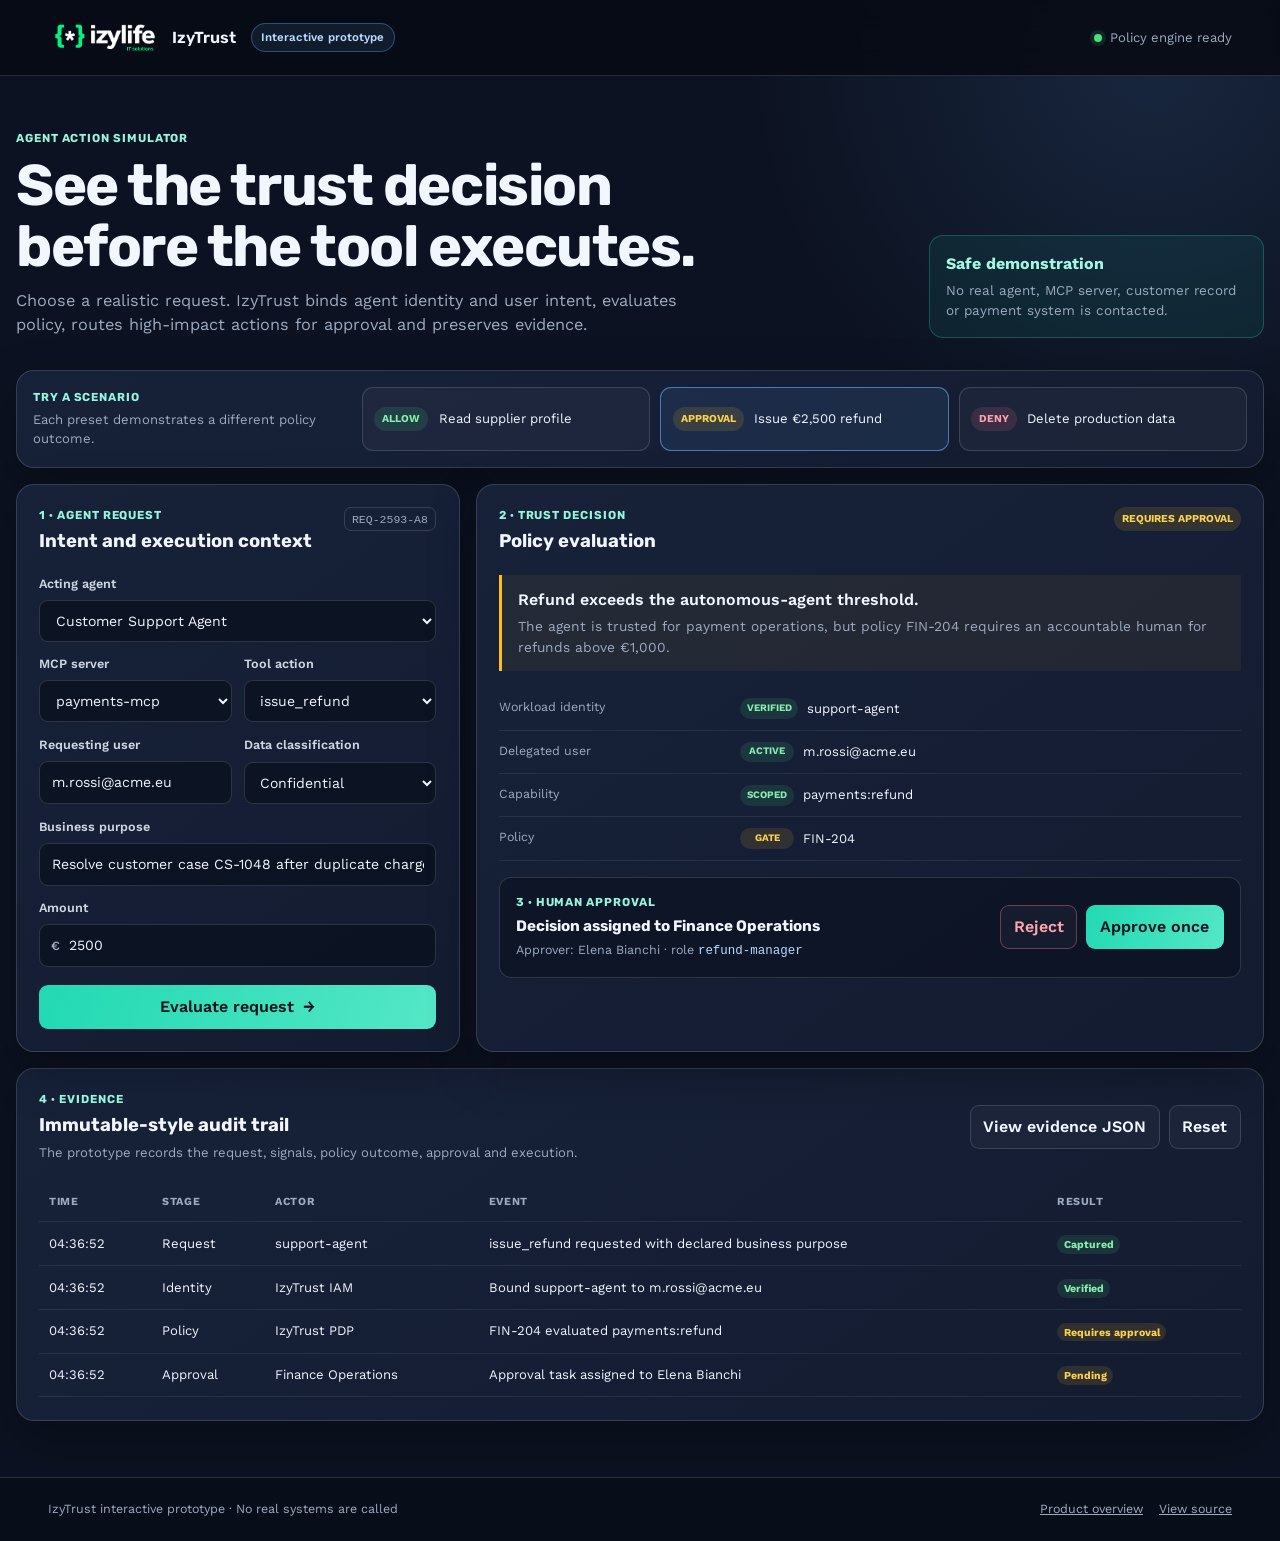
==== docs/demo/index.html @ 6f6170b8 "Add interactive IzyTrust policy demo" ====
<!doctype html>
<html lang="en">
<head>
  <meta charset="UTF-8" />
  <meta name="viewport" content="width=device-width, initial-scale=1" />
  <title>IzyTrust Control Console | Interactive prototype</title>
  <meta name="description" content="Evaluate an AI agent request, apply policy, require human approval and inspect audit evidence." />
  <meta name="robots" content="noindex,follow" />
  <meta name="theme-color" content="#0c1221" />
  <link rel="icon" href="../favicon.ico" sizes="any" />
  <link rel="preconnect" href="https://fonts.googleapis.com" />
  <link rel="preconnect" href="https://fonts.gstatic.com" crossorigin />
  <link href="https://fonts.googleapis.com/css2?family=Rubik:wght@400;500;600;700&family=Work+Sans:wght@400;500;600&display=swap" rel="stylesheet" />
  <link rel="stylesheet" href="./demo.css" />
</head>
<body>
  <a class="skip-link" href="#workspace">Skip to the simulator</a>
  <header class="app-header">
    <div class="header-brand">
      <a href="../" aria-label="Back to IzyTrust landing page"><img src="../assets/izylife-logo.png" alt="Izylife Solutions" width="2501" height="834" /><span>IzyTrust</span></a>
      <span class="prototype-badge">Interactive prototype</span>
    </div>
    <div class="header-status"><span class="status-dot" aria-hidden="true"></span>Policy engine ready</div>
  </header>
  <main>
    <section class="intro">
      <div><p class="eyebrow">Agent action simulator</p><h1>See the trust decision before the tool executes.</h1><p>Choose a realistic request. IzyTrust binds agent identity and user intent, evaluates policy, routes high-impact actions for approval and preserves evidence.</p></div>
      <aside class="simulation-notice"><strong>Safe demonstration</strong><p>No real agent, MCP server, customer record or payment system is contacted.</p></aside>
    </section>
    <section class="scenario-bar" aria-labelledby="scenario-title">
      <div><p class="section-label" id="scenario-title">Try a scenario</p><p class="section-help">Each preset demonstrates a different policy outcome.</p></div>
      <div class="scenario-buttons">
        <button type="button" class="scenario-button" data-scenario="allow"><span class="scenario-outcome outcome-allow">Allow</span>Read supplier profile</button>
        <button type="button" class="scenario-button is-active" data-scenario="approval"><span class="scenario-outcome outcome-approval">Approval</span>Issue €2,500 refund</button>
        <button type="button" class="scenario-button" data-scenario="deny"><span class="scenario-outcome outcome-deny">Deny</span>Delete production data</button>
      </div>
    </section>
    <section class="workspace" id="workspace">
      <form class="request-panel panel" id="request-form">
        <div class="panel-heading"><div><p class="section-label">1 · Agent request</p><h2>Intent and execution context</h2></div><span class="request-id" id="request-id">REQ-2500-A7</span></div>
        <label>Acting agent<select id="agent"><option value="support-agent">Customer Support Agent</option><option value="procurement-agent">Procurement Agent</option><option value="operations-agent">Platform Operations Agent</option></select></label>
        <div class="field-grid">
          <label>MCP server<select id="server"><option value="payments-mcp">payments-mcp</option><option value="erp-mcp">erp-mcp</option><option value="production-db-mcp">production-db-mcp</option></select></label>
          <label>Tool action<select id="action"><option value="issue_refund">issue_refund</option><option value="read_supplier">read_supplier</option><option value="delete_records">delete_records</option></select></label>
        </div>
        <div class="field-grid">
          <label>Requesting user<input id="user" value="m.rossi@acme.eu" /></label>
          <label>Data classification<select id="classification"><option value="internal">Internal</option><option value="confidential" selected>Confidential</option><option value="restricted">Restricted</option></select></label>
        </div>
        <label>Business purpose<input id="purpose" value="Resolve customer case CS-1048 after duplicate charge" /></label>
        <label id="amount-field">Amount<span class="input-prefix"><span aria-hidden="true">€</span><input id="amount" type="number" min="0" step="50" value="2500" /></span></label>
        <button class="primary-button" type="submit">Evaluate request <span aria-hidden="true">→</span></button>
      </form>
      <section class="decision-panel panel" aria-live="polite">
        <div class="panel-heading"><div><p class="section-label">2 · Trust decision</p><h2>Policy evaluation</h2></div><span class="decision-badge decision-approval" id="decision-badge">Requires approval</span></div>
        <div class="decision-summary"><p class="decision-title" id="decision-title">Refund exceeds the autonomous-agent threshold.</p><p id="decision-description">The agent is trusted for payment operations, but policy FIN-204 requires an accountable human for refunds above €1,000.</p></div>
        <dl class="signal-list">
          <div><dt>Workload identity</dt><dd><span class="signal-ok">Verified</span><span id="identity-signal">support-agent</span></dd></div>
          <div><dt>Delegated user</dt><dd><span class="signal-ok">Active</span><span id="user-signal">m.rossi@acme.eu</span></dd></div>
          <div><dt>Capability</dt><dd><span class="signal-ok">Scoped</span><span id="capability-signal">payments:refund</span></dd></div>
          <div><dt>Policy</dt><dd><span class="signal-warn" id="policy-state">Gate</span><span id="policy-signal">FIN-204</span></dd></div>
        </dl>
        <div class="approval-box" id="approval-box">
          <div><p class="section-label">3 · Human approval</p><h3>Decision assigned to Finance Operations</h3><p>Approver: Elena Bianchi · role <code>refund-manager</code></p></div>
          <div class="approval-actions"><button type="button" class="secondary-button danger-button" id="reject-button">Reject</button><button type="button" class="primary-button" id="approve-button">Approve once</button></div>
        </div>
        <div class="execution-box is-hidden" id="execution-box"><p class="section-label">3 · Tool execution</p><h3 id="execution-title">Simulated tool call completed</h3><pre id="execution-result"></pre></div>
      </section>
    </section>
    <section class="evidence-panel panel">
      <div class="panel-heading evidence-heading">
        <div><p class="section-label">4 · Evidence</p><h2>Immutable-style audit trail</h2><p class="section-help">The prototype records the request, signals, policy outcome, approval and execution.</p></div>
        <div class="evidence-actions"><button type="button" class="secondary-button" id="show-evidence-button">View evidence JSON</button><button type="button" class="secondary-button" id="reset-button">Reset</button></div>
      </div>
      <div class="audit-table-wrap"><table><thead><tr><th>Time</th><th>Stage</th><th>Actor</th><th>Event</th><th>Result</th></tr></thead><tbody id="audit-body"></tbody></table></div>
      <div class="evidence-json is-hidden" id="evidence-json"><div><strong>Decision evidence</strong><button type="button" class="text-button" id="copy-button">Copy JSON</button></div><pre id="evidence-output"></pre></div>
    </section>
  </main>
  <footer><p>IzyTrust interactive prototype · No real systems are called</p><div><a href="../">Product overview</a><a href="https://github.com/gcassata74/izytrust">View source</a></div></footer>
  <script src="./demo.js"></script>
</body>
</html>
---- docs/demo/demo.css ----
:root{--bg:#0c1221;--surface:#17223a;--line:rgba(255,255,255,.14);--text:#f2f6ff;--muted:#9daac0;--primary:#21d9b3;--accent:#66adff;--allow:#4ade80;--approval:#fbbf24;--deny:#fb7185;--ink:#08131d;--shadow:0 18px 48px rgba(0,0,0,.28)}
*{box-sizing:border-box;margin:0;padding:0}html{scroll-behavior:smooth}body{min-width:320px;background:radial-gradient(circle at 90% 4%,rgba(102,173,255,.13),transparent 25rem),var(--bg);color:var(--text);font-family:"Work Sans","Segoe UI",sans-serif;line-height:1.5}button,input,select{font:inherit}button,select{cursor:pointer}a{color:inherit}.skip-link{position:fixed;top:8px;left:8px;z-index:200;transform:translateY(-150%);border-radius:8px;background:var(--text);color:var(--ink);padding:.65rem .9rem}.skip-link:focus{transform:none}
.app-header{min-height:76px;display:flex;align-items:center;justify-content:space-between;gap:1rem;border-bottom:1px solid var(--line);background:rgba(7,11,20,.88);padding:.8rem clamp(1rem,4vw,3rem);backdrop-filter:blur(14px)}.header-brand,.header-brand a,.header-status{display:flex;align-items:center}.header-brand{gap:.9rem}.header-brand a{gap:.65rem;text-decoration:none}.header-brand img{width:auto;height:38px}.header-brand a span,h1,h2,h3{font-family:"Rubik",sans-serif}.header-brand a span{font-weight:600}.prototype-badge{border:1px solid rgba(102,173,255,.35);border-radius:999px;background:rgba(102,173,255,.1);color:#b8d8ff;padding:.28rem .6rem;font-size:.72rem;font-weight:600}.header-status{gap:.5rem;color:var(--muted);font-size:.82rem}.status-dot{width:8px;height:8px;border-radius:50%;background:var(--allow);box-shadow:0 0 0 4px rgba(74,222,128,.12)}
main{width:min(1440px,calc(100% - 2rem));margin:auto;padding:2.2rem 0 3.5rem}.intro{display:grid;grid-template-columns:minmax(0,1fr) minmax(280px,.38fr);gap:2rem;align-items:end;padding:1.2rem 0 2rem}.eyebrow,.section-label{color:#95f5dd;font-family:"Rubik",sans-serif;font-size:.72rem;font-weight:700;letter-spacing:.08em;text-transform:uppercase}h1{max-width:18ch;margin:.45rem 0 .75rem;font-size:clamp(2rem,4.5vw,3.7rem);line-height:1.06;letter-spacing:-.025em}.intro>div>p:last-child{max-width:70ch;color:var(--muted);font-size:1.02rem}.simulation-notice{border:1px solid rgba(33,217,179,.28);border-radius:14px;background:rgba(33,217,179,.08);padding:1rem}.simulation-notice strong{color:#a4f7e3}.simulation-notice p{margin-top:.3rem;color:var(--muted);font-size:.84rem}
.scenario-bar,.panel{border:1px solid var(--line);border-radius:18px;background:linear-gradient(145deg,rgba(23,34,58,.98),rgba(20,28,49,.98));box-shadow:var(--shadow)}.scenario-bar{display:grid;grid-template-columns:minmax(200px,.35fr) 1fr;gap:1.2rem;align-items:center;margin-bottom:1rem;padding:1rem}.section-help{margin-top:.22rem;color:var(--muted);font-size:.82rem}.scenario-buttons{display:grid;grid-template-columns:repeat(3,minmax(0,1fr));gap:.65rem}.scenario-button{min-height:64px;display:flex;align-items:center;gap:.65rem;border:1px solid var(--line);border-radius:11px;background:rgba(255,255,255,.035);color:var(--text);padding:.7rem;font-size:.82rem;text-align:left}.scenario-button:hover,.scenario-button:focus-visible,.scenario-button.is-active{border-color:rgba(102,173,255,.6);background:rgba(102,173,255,.1)}.scenario-outcome,.decision-badge{flex:0 0 auto;border-radius:999px;padding:.24rem .5rem;font-size:.66rem;font-weight:700;text-transform:uppercase}.outcome-allow,.decision-allow{background:rgba(74,222,128,.13);color:#86efac}.outcome-approval,.decision-approval{background:rgba(251,191,36,.13);color:#fcd34d}.outcome-deny,.decision-deny{background:rgba(251,113,133,.13);color:#fda4af}
.workspace{display:grid;grid-template-columns:minmax(360px,.72fr) minmax(440px,1.28fr);gap:1rem}.panel{padding:clamp(1rem,2vw,1.4rem)}.panel-heading{display:flex;align-items:flex-start;justify-content:space-between;gap:1rem;margin-bottom:1.2rem}.panel-heading h2{margin-top:.22rem;font-size:1.15rem}.request-id{border:1px solid var(--line);border-radius:7px;color:var(--muted);padding:.28rem .45rem;font: .72rem ui-monospace,monospace}label{display:grid;gap:.38rem;margin-bottom:.85rem;color:#cdd5e2;font-size:.79rem;font-weight:600}.field-grid{display:grid;grid-template-columns:repeat(2,minmax(0,1fr));gap:.75rem}input,select{width:100%;min-height:42px;border:1px solid var(--line);border-radius:9px;outline:0;background:rgba(7,13,25,.62);color:var(--text);padding:.62rem .72rem;font-size:.88rem;font-weight:400}input:focus,select:focus{border-color:var(--accent);box-shadow:0 0 0 3px rgba(102,173,255,.12)}.input-prefix{position:relative;display:block}.input-prefix>span{position:absolute;top:50%;left:.75rem;z-index:1;transform:translateY(-50%);color:var(--muted)}.input-prefix input{padding-left:1.8rem}
.primary-button,.secondary-button,.text-button{border:0;border-radius:9px;font-weight:600}.primary-button{min-height:42px;display:inline-flex;align-items:center;justify-content:center;gap:.55rem;background:linear-gradient(110deg,var(--primary),#54e7c6);color:var(--ink);padding:.62rem .9rem}.request-panel>.primary-button{width:100%;margin-top:.25rem}.secondary-button{border:1px solid var(--line);background:rgba(255,255,255,.035);color:var(--text);padding:.58rem .78rem}.danger-button{border-color:rgba(251,113,133,.4);color:#fda4af}.decision-summary{border-left:3px solid var(--approval);background:rgba(251,191,36,.06);padding:.85rem 1rem}.decision-panel[data-decision="allow"] .decision-summary{border-color:var(--allow);background:rgba(74,222,128,.06)}.decision-panel[data-decision="deny"] .decision-summary{border-color:var(--deny);background:rgba(251,113,133,.06)}.decision-title{margin-bottom:.25rem;font-weight:600}.decision-summary p:last-child{color:var(--muted);font-size:.86rem}
.signal-list{display:grid;margin:1rem 0}.signal-list>div{display:grid;grid-template-columns:minmax(130px,.45fr) 1fr;gap:1rem;border-bottom:1px solid rgba(255,255,255,.08);padding:.68rem 0}.signal-list dt{color:var(--muted);font-size:.78rem}.signal-list dd{display:flex;align-items:center;gap:.55rem;font-size:.82rem}.signal-ok,.signal-warn,.signal-deny{min-width:54px;border-radius:999px;padding:.18rem .4rem;font-size:.62rem;font-weight:700;text-align:center;text-transform:uppercase}.signal-ok{background:rgba(74,222,128,.12);color:#86efac}.signal-warn{background:rgba(251,191,36,.12);color:#fcd34d}.signal-deny{background:rgba(251,113,133,.12);color:#fda4af}.approval-box,.execution-box{border:1px solid var(--line);border-radius:12px;background:rgba(7,13,25,.46);padding:1rem}.approval-box{display:flex;align-items:center;justify-content:space-between;gap:1rem}.approval-box h3,.execution-box h3{margin:.22rem 0;font-size:.95rem}.approval-box p:last-child{color:var(--muted);font-size:.78rem}code{color:#b8d8ff}.approval-actions,.evidence-actions{display:flex;flex-wrap:wrap;gap:.55rem}.execution-box pre{overflow:auto;margin-top:.75rem;border-radius:8px;background:#080e19;color:#b8d8ff;padding:.8rem;font-size:.77rem}
.evidence-panel{margin-top:1rem}.evidence-heading{align-items:center}.audit-table-wrap{overflow-x:auto}table{width:100%;border-collapse:collapse;font-size:.82rem}th,td{border-bottom:1px solid rgba(255,255,255,.08);padding:.72rem .6rem;text-align:left}th{color:var(--muted);font-size:.68rem;letter-spacing:.06em;text-transform:uppercase}td:first-child,td:last-child{white-space:nowrap}.audit-result{border-radius:999px;padding:.18rem .42rem;font-size:.66rem;font-weight:700}.result-success{background:rgba(74,222,128,.12);color:#86efac}.result-pending{background:rgba(251,191,36,.12);color:#fcd34d}.result-denied{background:rgba(251,113,133,.12);color:#fda4af}.evidence-json{margin-top:1rem;border:1px solid var(--line);border-radius:10px;background:#080e19}.evidence-json>div{display:flex;align-items:center;justify-content:space-between;border-bottom:1px solid var(--line);padding:.65rem .8rem}.text-button{background:transparent;color:var(--accent);padding:.3rem}.evidence-json pre{max-height:320px;overflow:auto;padding:1rem;color:#b8d8ff;font-size:.76rem;line-height:1.55}.is-hidden{display:none}
footer{display:flex;align-items:center;justify-content:space-between;flex-wrap:wrap;gap:1rem;border-top:1px solid var(--line);background:#080e19;color:var(--muted);padding:1.4rem clamp(1rem,4vw,3rem);font-size:.78rem}footer div{display:flex;gap:1rem}footer a:hover,footer a:focus-visible{color:var(--primary)}:focus-visible{outline:3px solid rgba(33,217,179,.7);outline-offset:3px}@media(max-width:980px){.intro,.scenario-bar,.workspace{grid-template-columns:1fr}.scenario-buttons{grid-template-columns:repeat(3,minmax(180px,1fr));overflow-x:auto}}@media(max-width:680px){.prototype-badge,.header-status{display:none}main{width:min(100% - 1rem,1440px);padding-top:1rem}.field-grid,.scenario-buttons{grid-template-columns:1fr}.scenario-buttons{overflow:visible}.panel-heading,.approval-box,.evidence-heading{align-items:stretch;flex-direction:column}.approval-actions,.approval-actions button,.evidence-actions,.evidence-actions button{width:100%}.signal-list>div{grid-template-columns:1fr;gap:.3rem}}@media(prefers-reduced-motion:reduce){html{scroll-behavior:auto}}
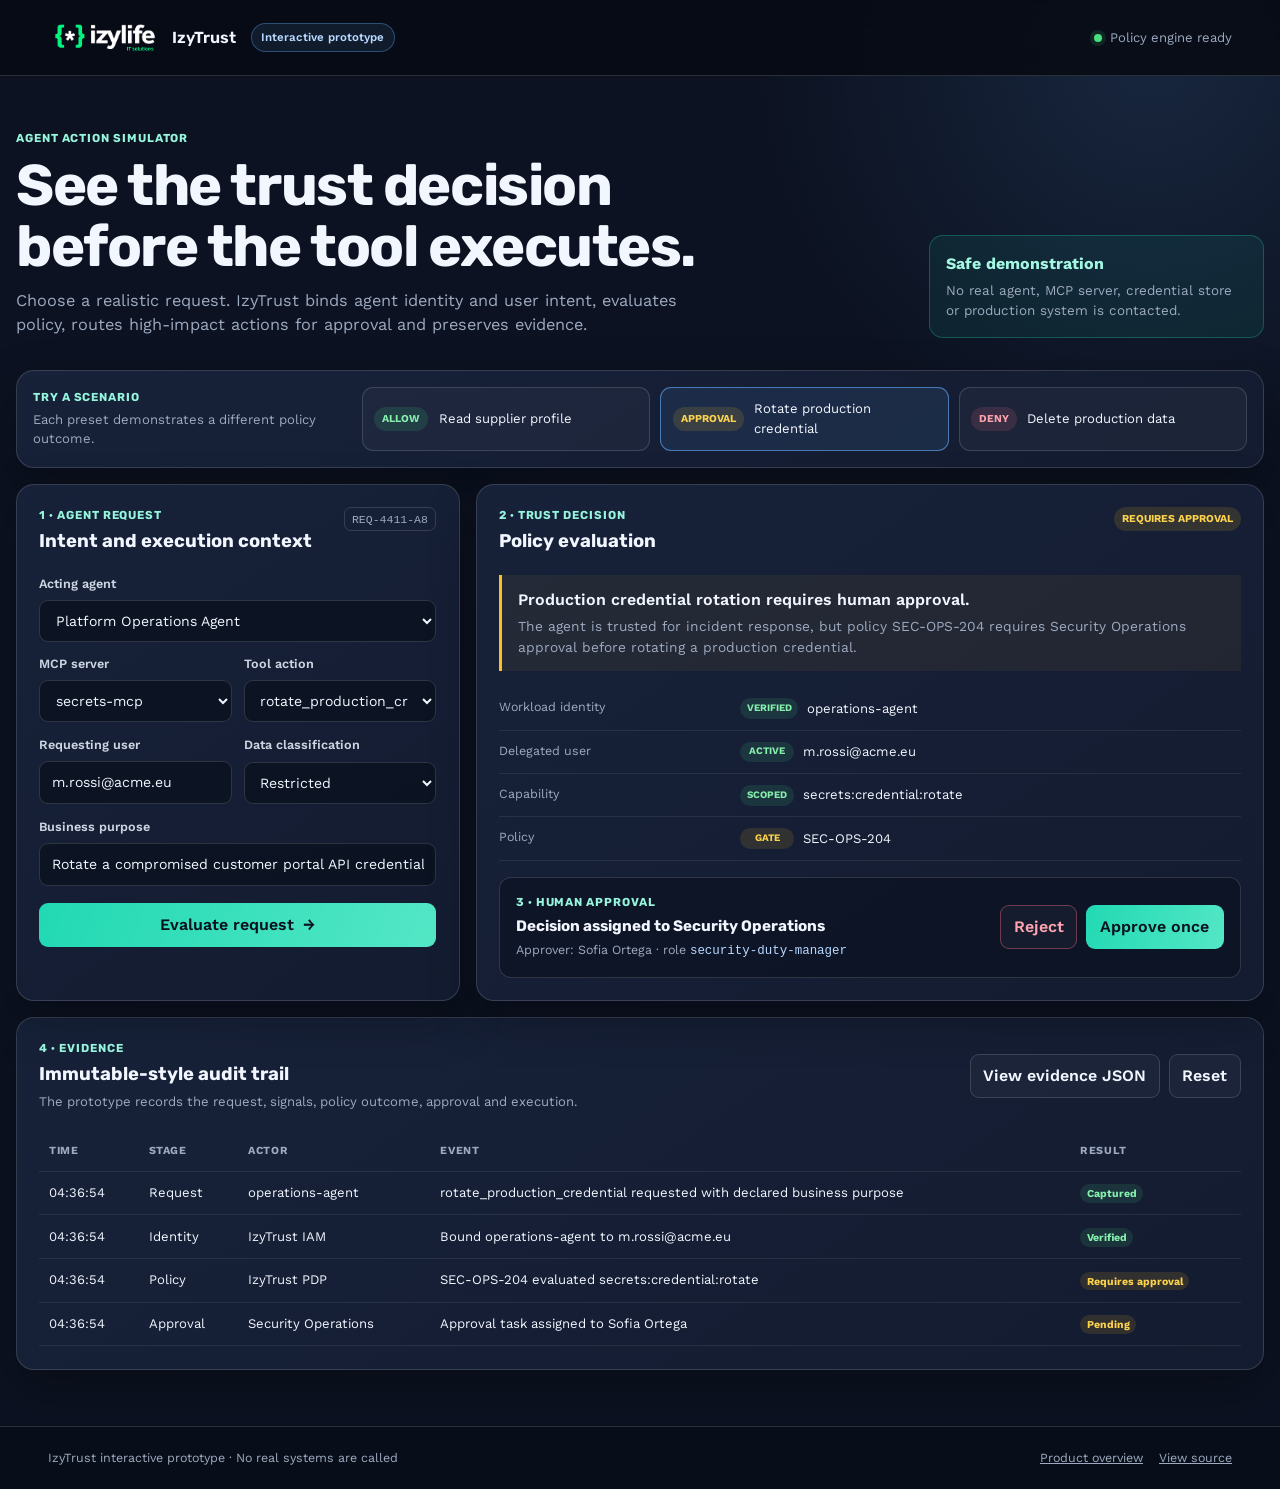
==== commit c9f917a5: "Replace refund demo with credential rotation" ====
--- a/docs/demo/index.html
+++ b/docs/demo/index.html
@@ -25,43 +25,42 @@
   <main>
     <section class="intro">
       <div><p class="eyebrow">Agent action simulator</p><h1>See the trust decision before the tool executes.</h1><p>Choose a realistic request. IzyTrust binds agent identity and user intent, evaluates policy, routes high-impact actions for approval and preserves evidence.</p></div>
-      <aside class="simulation-notice"><strong>Safe demonstration</strong><p>No real agent, MCP server, customer record or payment system is contacted.</p></aside>
+      <aside class="simulation-notice"><strong>Safe demonstration</strong><p>No real agent, MCP server, credential store or production system is contacted.</p></aside>
     </section>
     <section class="scenario-bar" aria-labelledby="scenario-title">
       <div><p class="section-label" id="scenario-title">Try a scenario</p><p class="section-help">Each preset demonstrates a different policy outcome.</p></div>
       <div class="scenario-buttons">
         <button type="button" class="scenario-button" data-scenario="allow"><span class="scenario-outcome outcome-allow">Allow</span>Read supplier profile</button>
-        <button type="button" class="scenario-button is-active" data-scenario="approval"><span class="scenario-outcome outcome-approval">Approval</span>Issue €2,500 refund</button>
+        <button type="button" class="scenario-button is-active" data-scenario="approval"><span class="scenario-outcome outcome-approval">Approval</span>Rotate production credential</button>
         <button type="button" class="scenario-button" data-scenario="deny"><span class="scenario-outcome outcome-deny">Deny</span>Delete production data</button>
       </div>
     </section>
     <section class="workspace" id="workspace">
       <form class="request-panel panel" id="request-form">
         <div class="panel-heading"><div><p class="section-label">1 · Agent request</p><h2>Intent and execution context</h2></div><span class="request-id" id="request-id">REQ-2500-A7</span></div>
-        <label>Acting agent<select id="agent"><option value="support-agent">Customer Support Agent</option><option value="procurement-agent">Procurement Agent</option><option value="operations-agent">Platform Operations Agent</option></select></label>
+        <label>Acting agent<select id="agent"><option value="operations-agent">Platform Operations Agent</option><option value="procurement-agent">Procurement Agent</option><option value="security-agent">Security Response Agent</option></select></label>
         <div class="field-grid">
-          <label>MCP server<select id="server"><option value="payments-mcp">payments-mcp</option><option value="erp-mcp">erp-mcp</option><option value="production-db-mcp">production-db-mcp</option></select></label>
-          <label>Tool action<select id="action"><option value="issue_refund">issue_refund</option><option value="read_supplier">read_supplier</option><option value="delete_records">delete_records</option></select></label>
+          <label>MCP server<select id="server"><option value="secrets-mcp">secrets-mcp</option><option value="erp-mcp">erp-mcp</option><option value="production-db-mcp">production-db-mcp</option></select></label>
+          <label>Tool action<select id="action"><option value="rotate_production_credential">rotate_production_credential</option><option value="read_supplier">read_supplier</option><option value="delete_records">delete_records</option></select></label>
         </div>
         <div class="field-grid">
           <label>Requesting user<input id="user" value="m.rossi@acme.eu" /></label>
           <label>Data classification<select id="classification"><option value="internal">Internal</option><option value="confidential" selected>Confidential</option><option value="restricted">Restricted</option></select></label>
         </div>
         <label>Business purpose<input id="purpose" value="Resolve customer case CS-1048 after duplicate charge" /></label>
-        <label id="amount-field">Amount<span class="input-prefix"><span aria-hidden="true">€</span><input id="amount" type="number" min="0" step="50" value="2500" /></span></label>
         <button class="primary-button" type="submit">Evaluate request <span aria-hidden="true">→</span></button>
       </form>
       <section class="decision-panel panel" aria-live="polite">
         <div class="panel-heading"><div><p class="section-label">2 · Trust decision</p><h2>Policy evaluation</h2></div><span class="decision-badge decision-approval" id="decision-badge">Requires approval</span></div>
-        <div class="decision-summary"><p class="decision-title" id="decision-title">Refund exceeds the autonomous-agent threshold.</p><p id="decision-description">The agent is trusted for payment operations, but policy FIN-204 requires an accountable human for refunds above €1,000.</p></div>
+        <div class="decision-summary"><p class="decision-title" id="decision-title">Production credential rotation requires human approval.</p><p id="decision-description">The agent is trusted for incident response, but policy SEC-OPS-204 requires Security Operations approval before rotating a production credential.</p></div>
         <dl class="signal-list">
-          <div><dt>Workload identity</dt><dd><span class="signal-ok">Verified</span><span id="identity-signal">support-agent</span></dd></div>
+          <div><dt>Workload identity</dt><dd><span class="signal-ok">Verified</span><span id="identity-signal">operations-agent</span></dd></div>
           <div><dt>Delegated user</dt><dd><span class="signal-ok">Active</span><span id="user-signal">m.rossi@acme.eu</span></dd></div>
-          <div><dt>Capability</dt><dd><span class="signal-ok">Scoped</span><span id="capability-signal">payments:refund</span></dd></div>
-          <div><dt>Policy</dt><dd><span class="signal-warn" id="policy-state">Gate</span><span id="policy-signal">FIN-204</span></dd></div>
+          <div><dt>Capability</dt><dd><span class="signal-ok">Scoped</span><span id="capability-signal">secrets:credential:rotate</span></dd></div>
+          <div><dt>Policy</dt><dd><span class="signal-warn" id="policy-state">Gate</span><span id="policy-signal">SEC-OPS-204</span></dd></div>
         </dl>
         <div class="approval-box" id="approval-box">
-          <div><p class="section-label">3 · Human approval</p><h3>Decision assigned to Finance Operations</h3><p>Approver: Elena Bianchi · role <code>refund-manager</code></p></div>
+          <div><p class="section-label">3 · Human approval</p><h3>Decision assigned to Security Operations</h3><p>Approver: Sofia Ortega · role <code>security-duty-manager</code></p></div>
           <div class="approval-actions"><button type="button" class="secondary-button danger-button" id="reject-button">Reject</button><button type="button" class="primary-button" id="approve-button">Approve once</button></div>
         </div>
         <div class="execution-box is-hidden" id="execution-box"><p class="section-label">3 · Tool execution</p><h3 id="execution-title">Simulated tool call completed</h3><pre id="execution-result"></pre></div>
